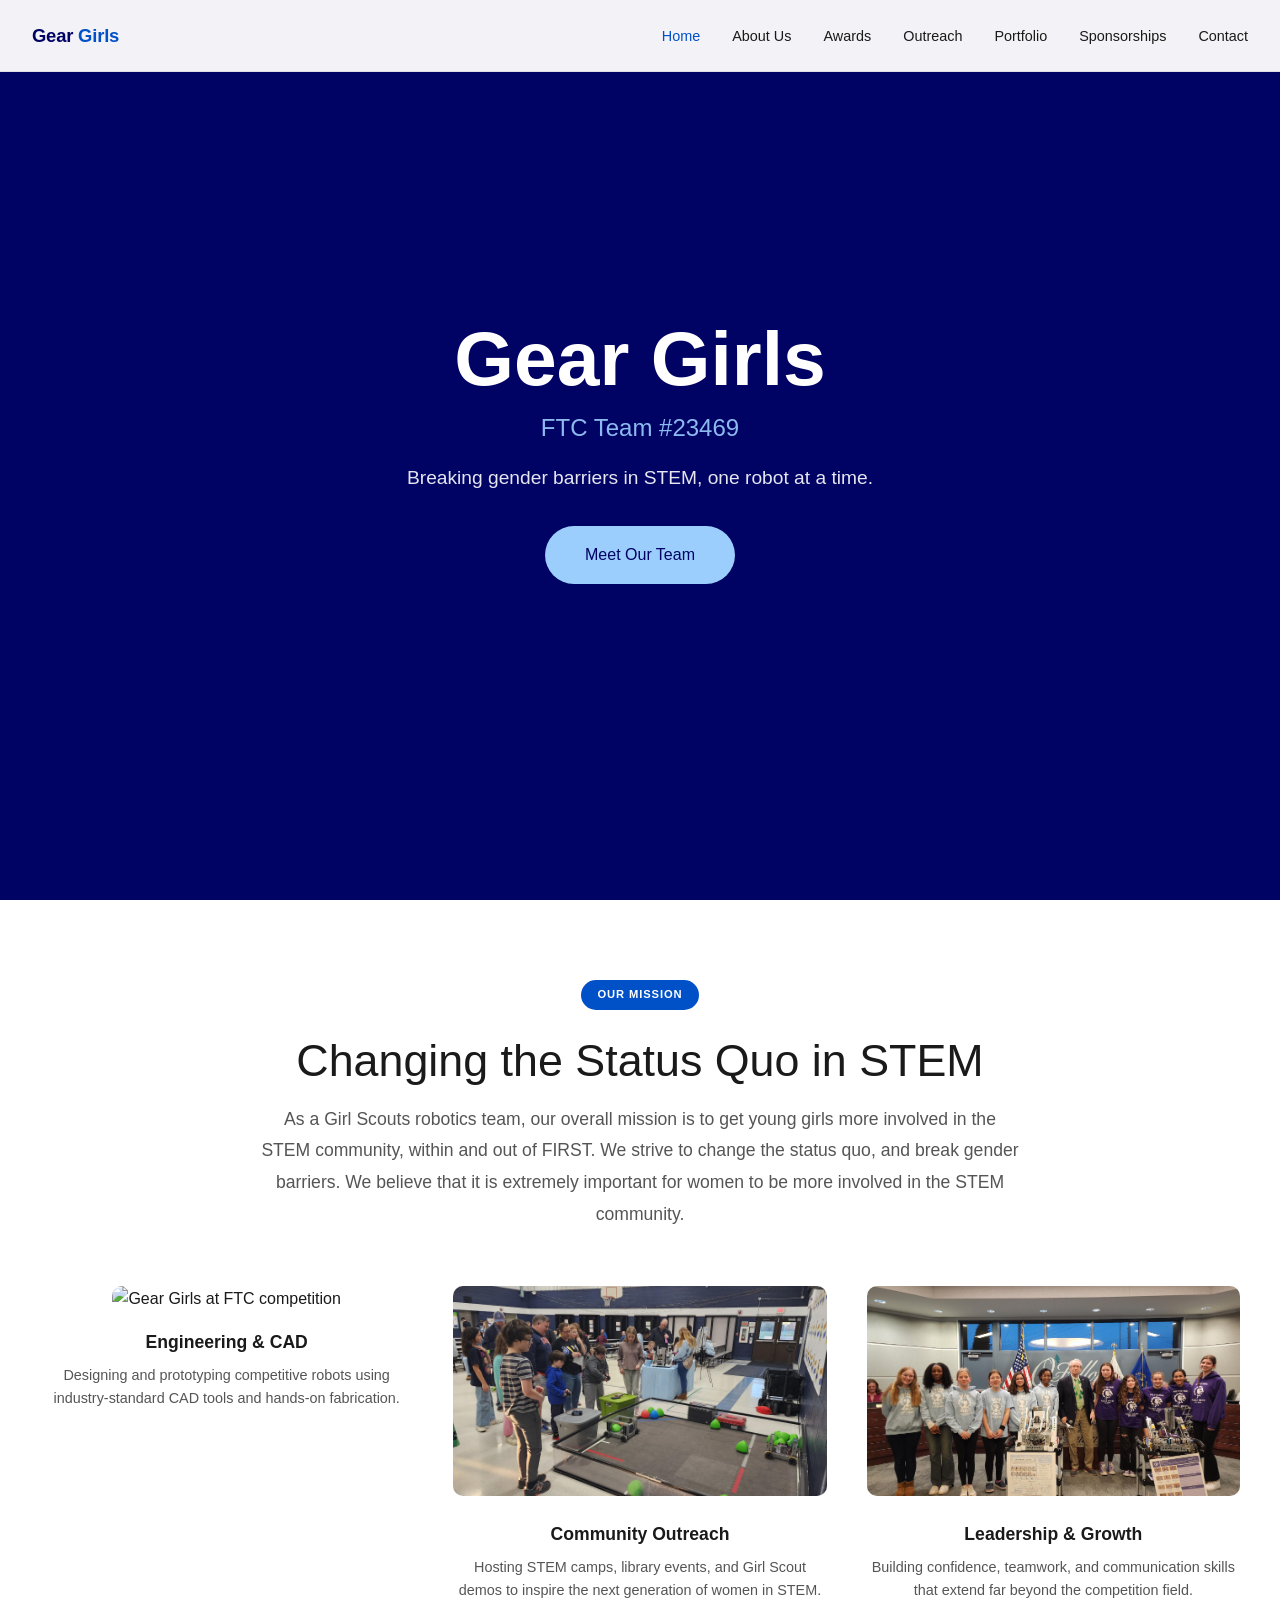
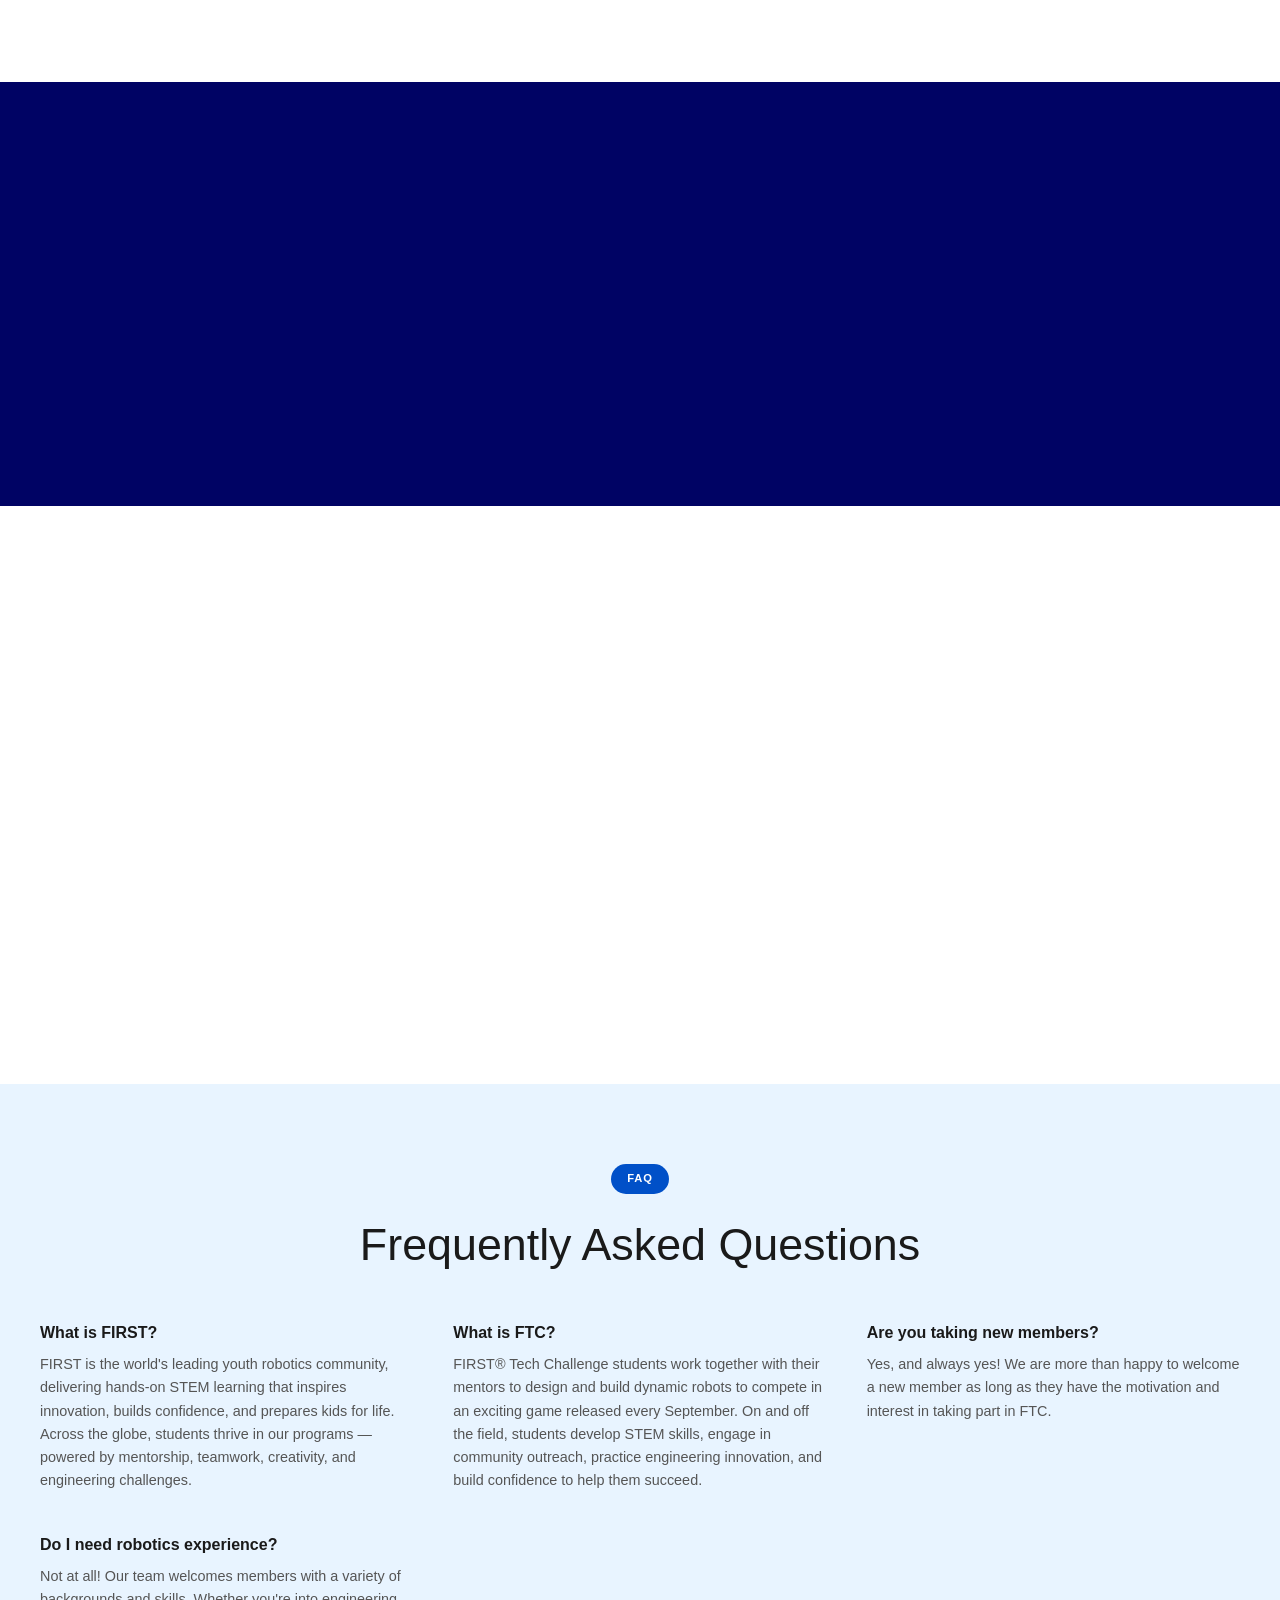
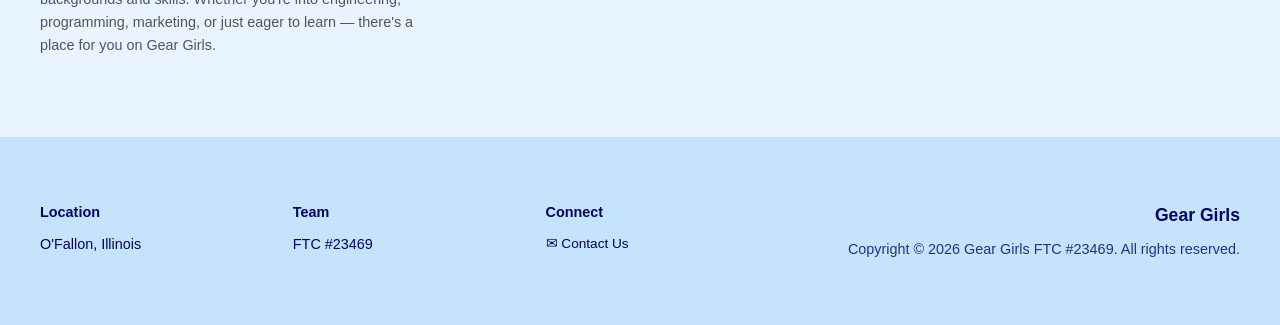
==== index.html @ 97ef49f4 "Initial commit: Gear Girls FTC #23469 static site 7-page static site with team photos, awards, outre" ====
<!DOCTYPE html>
<html lang="en">
<head>
  <meta charset="UTF-8">
  <meta name="viewport" content="width=device-width, initial-scale=1.0">
  <title>Gear Girls – FTC Team #23469</title>
  <link rel="stylesheet" href="css/styles.css">
</head>
<body>

<nav>
  <a class="nav-logo" href="index.html">Gear <span>Girls</span></a>
  <ul class="nav-links">
    <li><a href="index.html" class="active">Home</a></li>
    <li><a href="about.html">About Us</a></li>
    <li><a href="awards.html">Awards</a></li>
    <li><a href="outreach.html">Outreach</a></li>
    <li><a href="portfolio.html">Portfolio</a></li>
    <li><a href="sponsorships.html">Sponsorships</a></li>
    <li><a href="contact.html">Contact</a></li>
  </ul>
  <button class="nav-hamburger" aria-label="Menu">
    <span></span><span></span><span></span>
  </button>
</nav>

<!-- HERO -->
<div class="hero">
  <div class="hero-bg" style="background-image: url('images/DSC_0004.JPG'); background-position: center top;"></div>
  <div class="hero-overlay"></div>
  <div class="hero-content">
    <h1>Gear Girls</h1>
    <h2>FTC Team #23469</h2>
    <p>Breaking gender barriers in STEM, one robot at a time.</p>
    <a href="about.html" class="btn btn-blue">Meet Our Team</a>
  </div>
</div>

<!-- MISSION -->
<section class="bg-white">
  <div class="container">
    <div class="fade-in text-center" style="max-width:760px; margin:0 auto;">
      <span class="section-tag">Our Mission</span>
      <h2 class="section-title">Changing the Status Quo in STEM</h2>
      <p style="color:var(--text-faded); font-size:1.1rem; line-height:1.8;">As a Girl Scouts robotics team, our overall mission is to get young girls more involved in the STEM community, within and out of FIRST. We strive to change the status quo, and break gender barriers. We believe that it is extremely important for women to be more involved in the STEM community.</p>
    </div>
    <div class="features-row fade-in" style="margin-top:3.5rem;">
      <div class="feature-item text-center">
        <img src="images/Outreach/Competition Photo.jpg" alt="Gear Girls at FTC competition">
        <h3>Engineering & CAD</h3>
        <p>Designing and prototyping competitive robots using industry-standard CAD tools and hands-on fabrication.</p>
      </div>
      <div class="feature-item text-center">
        <img src="images/Outreach/Outreach_Hinchcliffe Elementary School.png" alt="Robot demo at elementary school STEM night">
        <h3>Community Outreach</h3>
        <p>Hosting STEM camps, library events, and Girl Scout demos to inspire the next generation of women in STEM.</p>
      </div>
      <div class="feature-item text-center">
        <img src="images/Outreach/Outreach_Meeting with Ofallon City Hall.png" alt="Presenting to O'Fallon City Council">
        <h3>Leadership & Growth</h3>
        <p>Building confidence, teamwork, and communication skills that extend far beyond the competition field.</p>
      </div>
    </div>
  </div>
</section>

<!-- IMPACT STATS -->
<section style="background: var(--brand-dark); color: white;">
  <div class="container fade-in text-center">
    <span class="section-tag" style="background: var(--brand-mid); color: var(--brand-dark);">Our Impact</span>
    <h2 class="section-title" style="color: white;">The Numbers Behind Our Work</h2>
    <div class="stats-row" style="margin-top:2.5rem;">
      <div>
        <div class="stat-num" style="color: var(--brand-mid);">1,900+</div>
        <div class="stat-label" style="color: rgba(255,255,255,0.7);">People Reached</div>
      </div>
      <div>
        <div class="stat-num" style="color: var(--brand-mid);">649+</div>
        <div class="stat-label" style="color: rgba(255,255,255,0.7);">Total Hours</div>
      </div>
      <div>
        <div class="stat-num" style="color: var(--brand-mid);">7</div>
        <div class="stat-label" style="color: rgba(255,255,255,0.7);">Years in FIRST</div>
      </div>
    </div>
  </div>
</section>

<!-- GOALS & SEASON -->
<section class="bg-white">
  <div class="container">
    <div class="fade-in text-center">
      <span class="section-tag">This Season</span>
      <h2 class="section-title">Team Goals & Contributions</h2>
      <p class="section-subtitle">To get this season started, we set ambitious goals to work toward while continuing to give back to our community.</p>
    </div>
    <div class="cards-grid fade-in" style="margin-top:2rem;">
      <div class="card">
        <div class="card-name">Robot Development</div>
        <p class="card-bio" style="margin-top:0.5rem;">Create a functional robot for Meets 1 and 2, then deliver an improved, competition-ready robot for Meet 3 and the qualifier — driven by CAD prototyping and continuous iteration.</p>
      </div>
      <div class="card">
        <div class="card-name">Documentation</div>
        <p class="card-bio" style="margin-top:0.5rem;">Build a strong portfolio and engineering notebook that documents our design process, decisions, and lessons learned throughout the season.</p>
      </div>
      <div class="card">
        <div class="card-name">Community</div>
        <p class="card-bio" style="margin-top:0.5rem;">Continue FLL mentoring, STEM club at the library, and Girl Scout STEM camp participation — giving back the inspiration we've received from others.</p>
      </div>
    </div>
  </div>
</section>

<!-- FAQ -->
<section style="background: var(--brand-pale);">
  <div class="container">
    <div class="fade-in text-center">
      <span class="section-tag">FAQ</span>
      <h2 class="section-title">Frequently Asked Questions</h2>
    </div>
    <div class="faq-grid fade-in">
      <div class="faq-item">
        <h3>What is FIRST?</h3>
        <p>FIRST is the world's leading youth robotics community, delivering hands-on STEM learning that inspires innovation, builds confidence, and prepares kids for life. Across the globe, students thrive in our programs — powered by mentorship, teamwork, creativity, and engineering challenges.</p>
      </div>
      <div class="faq-item">
        <h3>What is FTC?</h3>
        <p>FIRST® Tech Challenge students work together with their mentors to design and build dynamic robots to compete in an exciting game released every September. On and off the field, students develop STEM skills, engage in community outreach, practice engineering innovation, and build confidence to help them succeed.</p>
      </div>
      <div class="faq-item">
        <h3>Are you taking new members?</h3>
        <p>Yes, and always yes! We are more than happy to welcome a new member as long as they have the motivation and interest in taking part in FTC.</p>
      </div>
      <div class="faq-item">
        <h3>Do I need robotics experience?</h3>
        <p>Not at all! Our team welcomes members with a variety of backgrounds and skills. Whether you're into engineering, programming, marketing, or just eager to learn — there's a place for you on Gear Girls.</p>
      </div>
    </div>
  </div>
</section>

<footer>
  <div class="footer-inner">
    <div class="footer-col">
      <h4>Location</h4>
      <p>O'Fallon, Illinois</p>
    </div>
    <div class="footer-col">
      <h4>Team</h4>
      <p>FTC #23469</p>
    </div>
    <div class="footer-col">
      <h4>Connect</h4>
      <div class="social-links">
        <a href="contact.html">✉ Contact Us</a>
      </div>
    </div>
    <div class="footer-col footer-right">
      <div class="footer-brand">Gear Girls</div>
      <p class="footer-copy">Copyright © 2026 Gear Girls FTC #23469. All rights reserved.</p>
    </div>
  </div>
</footer>

<script src="js/main.js"></script>
</body>
</html>
---- css/styles.css ----
:root {
  --brand-dark: #000364;
  --brand-primary: #0050c8;
  --brand-mid: #9ccefd;
  --brand-light: #c5e3fc;
  --brand-pale: #e8f4ff;
  --gray-light: #f7f7f7;
  --gray-bg: #f1f1f1;
  --text-dark: #1a1a1a;
  --text-faded: #555;
  --white: #ffffff;
  --nav-height: 72px;
}

* { box-sizing: border-box; margin: 0; padding: 0; }
html { scroll-behavior: smooth; }
body { font-family: -apple-system, BlinkMacSystemFont, "Segoe UI", Roboto, sans-serif; color: var(--text-dark); line-height: 1.6; }

/* ── NAV ── */
nav {
  position: fixed; top: 0; left: 0; right: 0;
  height: var(--nav-height);
  background: rgba(255,255,255,0.95);
  backdrop-filter: blur(8px);
  display: flex; align-items: center; justify-content: space-between;
  padding: 0 2rem; z-index: 100;
  border-bottom: 1px solid rgba(0,0,0,0.08);
}
.nav-logo { font-size: 1.15rem; font-weight: 700; color: var(--brand-dark); text-decoration: none; letter-spacing: -0.01em; }
.nav-logo span { color: var(--brand-primary); }
.nav-links { display: flex; gap: 2rem; list-style: none; }
.nav-links a { text-decoration: none; color: var(--text-dark); font-size: 0.9rem; font-weight: 500; transition: color 0.2s; }
.nav-links a:hover, .nav-links a.active { color: var(--brand-primary); }
.nav-hamburger { display: none; flex-direction: column; gap: 5px; cursor: pointer; background: none; border: none; padding: 4px; }
.nav-hamburger span { display: block; width: 24px; height: 2px; background: var(--text-dark); transition: all 0.3s; }

/* ── HERO ── */
.hero { min-height: 100vh; position: relative; display: flex; align-items: center; justify-content: center; overflow: hidden; }
.hero-bg { position: absolute; inset: 0; background-size: cover; background-position: center; background-color: var(--brand-dark); }
.hero-overlay { position: absolute; inset: 0; background: rgba(0, 3, 100, 0.65); }
.hero-content { position: relative; z-index: 1; text-align: center; color: white; padding: 2rem; max-width: 800px; }
.hero-content h1 { font-size: clamp(2.5rem, 6vw, 5rem); font-weight: 700; line-height: 1.1; margin-bottom: 0.5rem; }
.hero-content h2 { font-size: 1.5rem; font-weight: 400; margin-bottom: 1rem; opacity: 0.9; color: var(--brand-mid); }
.hero-content p { font-size: 1.2rem; margin-bottom: 2rem; opacity: 0.9; }

/* ── BUTTONS ── */
.btn { display: inline-block; padding: 16px 40px; border-radius: 100px; font-weight: 500; font-size: 1rem; text-decoration: none; transition: opacity 0.2s, transform 0.2s; cursor: pointer; border: none; }
.btn:hover { opacity: 0.85; transform: translateY(-1px); }
.btn-blue { background: var(--brand-mid); color: var(--brand-dark); }
.btn-dark { background: var(--brand-dark); color: white; }
.btn-outline { background: transparent; border: 2px solid var(--brand-dark); color: var(--brand-dark); }

/* ── SECTIONS ── */
section { padding: 5rem 2rem; }
.container { max-width: 1200px; margin: 0 auto; }
.section-tag { display: inline-block; background: var(--brand-primary); color: white; font-size: 0.7rem; font-weight: 600; text-transform: uppercase; letter-spacing: 0.08em; padding: 6px 16px; border-radius: 100px; margin-bottom: 1.5rem; }
.section-title { font-size: clamp(1.8rem, 4vw, 2.8rem); font-weight: 500; color: var(--text-dark); margin-bottom: 1rem; line-height: 1.2; }
.section-subtitle { font-size: 1.05rem; color: var(--text-faded); max-width: 600px; margin: 0 auto 3rem; }
.text-center { text-align: center; }

/* ── CARDS ── */
.cards-grid { display: grid; grid-template-columns: repeat(auto-fit, minmax(280px, 1fr)); gap: 1.5rem; }
.card { background: var(--brand-pale); border-radius: 16px; padding: 2rem; transition: transform 0.2s; }
.card:hover { transform: translateY(-3px); }
.card-gray { background: var(--gray-light); }
.card img { width: 100%; aspect-ratio: 4/3; object-fit: cover; border-radius: 8px; margin-bottom: 1.2rem; }
.card-name { font-size: 1.2rem; font-weight: 700; color: var(--brand-primary); margin-bottom: 0.25rem; }
.card-role { font-size: 0.9rem; font-weight: 500; color: var(--text-dark); margin-bottom: 0.5rem; }
.card-bio { font-size: 0.875rem; color: var(--text-faded); }

/* ── TEAM GRID ── */
.team-grid { display: grid; grid-template-columns: repeat(auto-fit, minmax(220px, 1fr)); gap: 1.5rem; }

/* ── FEATURES ROW ── */
.features-row { display: grid; grid-template-columns: repeat(auto-fit, minmax(240px, 1fr)); gap: 2.5rem; margin-top: 3rem; }
.feature-item h3 { font-size: 1.1rem; font-weight: 600; margin-bottom: 0.5rem; }
.feature-item p { font-size: 0.9rem; color: var(--text-faded); }
.feature-item img { width: 100%; aspect-ratio: 16/9; object-fit: cover; border-radius: 10px; margin-bottom: 1rem; }
.feature-placeholder { width: 100%; aspect-ratio: 16/9; background: var(--brand-light); border-radius: 10px; margin-bottom: 1rem; display: flex; align-items: center; justify-content: center; color: var(--brand-primary); font-weight: 600; font-size: 0.85rem; }

/* ── STATS ── */
.stats-row { display: grid; grid-template-columns: repeat(3, 1fr); gap: 2rem; text-align: center; margin-top: 3rem; }
.stat-num { font-size: clamp(2rem, 5vw, 3.5rem); font-weight: 700; color: var(--brand-primary); }
.stat-label { font-size: 0.9rem; color: var(--text-faded); margin-top: 0.25rem; }

/* ── FAQ ── */
.faq-grid { display: grid; grid-template-columns: repeat(auto-fit, minmax(280px, 1fr)); gap: 2.5rem; margin-top: 3rem; }
.faq-item h3 { font-size: 1rem; font-weight: 600; margin-bottom: 0.5rem; }
.faq-item p { font-size: 0.9rem; color: var(--text-faded); }

/* ── FOOTER ── */
footer { background: var(--brand-light); padding: 4rem 2rem; }
.footer-inner { max-width: 1200px; margin: 0 auto; display: grid; grid-template-columns: 1fr 1fr 1fr 2fr; gap: 2rem; align-items: start; }
.footer-col h4 { font-size: 0.9rem; font-weight: 600; color: var(--brand-dark); margin-bottom: 0.5rem; }
.footer-col p, .footer-col a { font-size: 0.9rem; color: var(--brand-dark); text-decoration: none; }
.social-links { display: flex; gap: 1rem; flex-wrap: wrap; margin-top: 0.5rem; }
.social-links a { color: var(--brand-dark); font-size: 0.85rem; text-decoration: none; display: flex; align-items: center; gap: 4px; transition: opacity 0.2s; }
.social-links a:hover { opacity: 0.7; }
.footer-right { text-align: right; }
.footer-brand { font-size: 1.1rem; font-weight: 700; color: var(--brand-dark); margin-bottom: 0.5rem; }
.footer-copy { font-size: 0.8rem; color: var(--brand-dark); opacity: 0.8; }

/* ── PAGE HERO ── */
.page-hero { background: var(--brand-dark); color: white; text-align: center; padding: 7rem 2rem 4rem; }
.page-hero h1 { font-size: clamp(2rem, 5vw, 3.5rem); font-weight: 700; margin-bottom: 0.75rem; }
.page-hero p { font-size: 1.1rem; opacity: 0.85; max-width: 560px; margin: 0 auto; color: var(--brand-mid); }

/* ── AWARDS ── */
.awards-grid { display: grid; grid-template-columns: repeat(auto-fill, minmax(220px, 1fr)); gap: 1.5rem; }
.award-card { background: var(--brand-pale); border-radius: 12px; padding: 1.5rem; }
.award-card.gray { background: var(--gray-light); }
.award-name { font-size: 0.95rem; font-weight: 600; margin-bottom: 0.4rem; line-height: 1.3; }
.award-event { font-size: 0.8rem; color: var(--text-faded); }
.award-season { font-size: 0.9rem; font-weight: 700; color: var(--brand-primary); margin: 2rem 0 1rem; }

/* ── CONTACT ── */
.contact-form-wrap { background: white; border-radius: 20px; padding: 2.5rem; box-shadow: 0 4px 24px rgba(0,0,0,0.08); max-width: 700px; margin: 2rem auto 0; }
.form-group { margin-bottom: 1.5rem; }
.form-group label { display: block; font-size: 0.875rem; font-weight: 500; margin-bottom: 0.4rem; }
.form-group input, .form-group textarea { width: 100%; padding: 12px 16px; border: 1px solid rgba(0,0,0,0.15); border-radius: 10px; font-size: 0.95rem; font-family: inherit; outline: none; transition: border-color 0.2s; }
.form-group input:focus, .form-group textarea:focus { border-color: var(--brand-primary); box-shadow: 0 0 0 3px rgba(0,80,200,0.1); }
.form-group textarea { resize: vertical; min-height: 120px; }
.form-success { display: none; background: #e8f5e9; color: #2e7d32; border-radius: 10px; padding: 1rem 1.5rem; margin-top: 1rem; font-weight: 500; }

/* ── SPLIT SECTIONS ── */
.split-section { display: grid; grid-template-columns: 1fr 1fr; gap: 0; align-items: center; }
.split-section .split-text { padding: 4rem; }
.split-section .split-img img { width: 100%; height: 100%; object-fit: cover; display: block; }
.split-section.reverse .split-text { order: 2; }
.split-section.reverse .split-img { order: 1; }
.rounded-tr { border-radius: 0 200px 0 0; }
.rounded-tl { border-radius: 200px 0 0 0; }
.rounded-br { border-radius: 0 0 200px 0; }

/* ── SPONSORS ── */
.sponsors-grid { display: grid; grid-template-columns: repeat(auto-fill, minmax(160px, 1fr)); gap: 1.5rem; margin-top: 2rem; }
.sponsor-card { background: var(--gray-light); border-radius: 12px; overflow: hidden; text-align: center; border: 1px solid rgba(0,0,0,0.06); display: flex; flex-direction: column; }
.sponsor-card img { width: 100%; aspect-ratio: 4/3; object-fit: cover; display: block; }
.sponsor-card span { display: block; padding: 0.75rem; font-weight: 600; font-size: 0.82rem; color: var(--text-dark); }
.sponsor-name { background: var(--gray-light); border-radius: 12px; padding: 1.25rem; text-align: center; font-weight: 600; font-size: 0.9rem; color: var(--text-dark); border: 1px solid rgba(0,0,0,0.06); }

/* ── OUTREACH LIST ── */
.outreach-grid { display: grid; grid-template-columns: repeat(auto-fit, minmax(240px, 1fr)); gap: 2rem; margin-top: 2rem; }
.outreach-col h4 { font-size: 1rem; font-weight: 700; color: var(--brand-primary); margin-bottom: 0.75rem; }
.outreach-col ul { list-style: none; }
.outreach-col ul li { font-size: 0.9rem; color: var(--text-faded); padding: 0.25rem 0; padding-left: 1rem; position: relative; }
.outreach-col ul li::before { content: '→'; position: absolute; left: 0; color: var(--brand-mid); font-size: 0.75rem; top: 4px; }

/* ── UTILITIES ── */
.bg-white { background: white; }
.bg-pale { background: var(--brand-pale); }
.bg-gray { background: var(--gray-light); }

/* ── FADE IN ── */
.fade-in { opacity: 0; transform: translateY(24px); transition: opacity 0.6s ease, transform 0.6s ease; }
.fade-in.visible { opacity: 1; transform: none; }

/* ── RESPONSIVE ── */
@media (max-width: 900px) {
  .split-section { grid-template-columns: 1fr; }
  .split-section .split-text { padding: 2.5rem 1.5rem; }
  .split-section.reverse .split-text { order: 1; }
  .split-section.reverse .split-img { order: 2; }
  .footer-inner { grid-template-columns: 1fr 1fr; }
  .footer-right { text-align: left; }
  .stats-row { grid-template-columns: 1fr; gap: 1.5rem; }
}

@media (max-width: 640px) {
  .nav-links { display: none; position: absolute; top: var(--nav-height); left: 0; right: 0; background: white; flex-direction: column; padding: 1.5rem 2rem; gap: 1.25rem; border-bottom: 1px solid rgba(0,0,0,0.08); box-shadow: 0 8px 24px rgba(0,0,0,0.06); }
  .nav-links.open { display: flex; }
  .nav-hamburger { display: flex; }
  .footer-inner { grid-template-columns: 1fr; }
  section { padding: 3.5rem 1.25rem; }
  .split-section .split-img { display: none; }
}
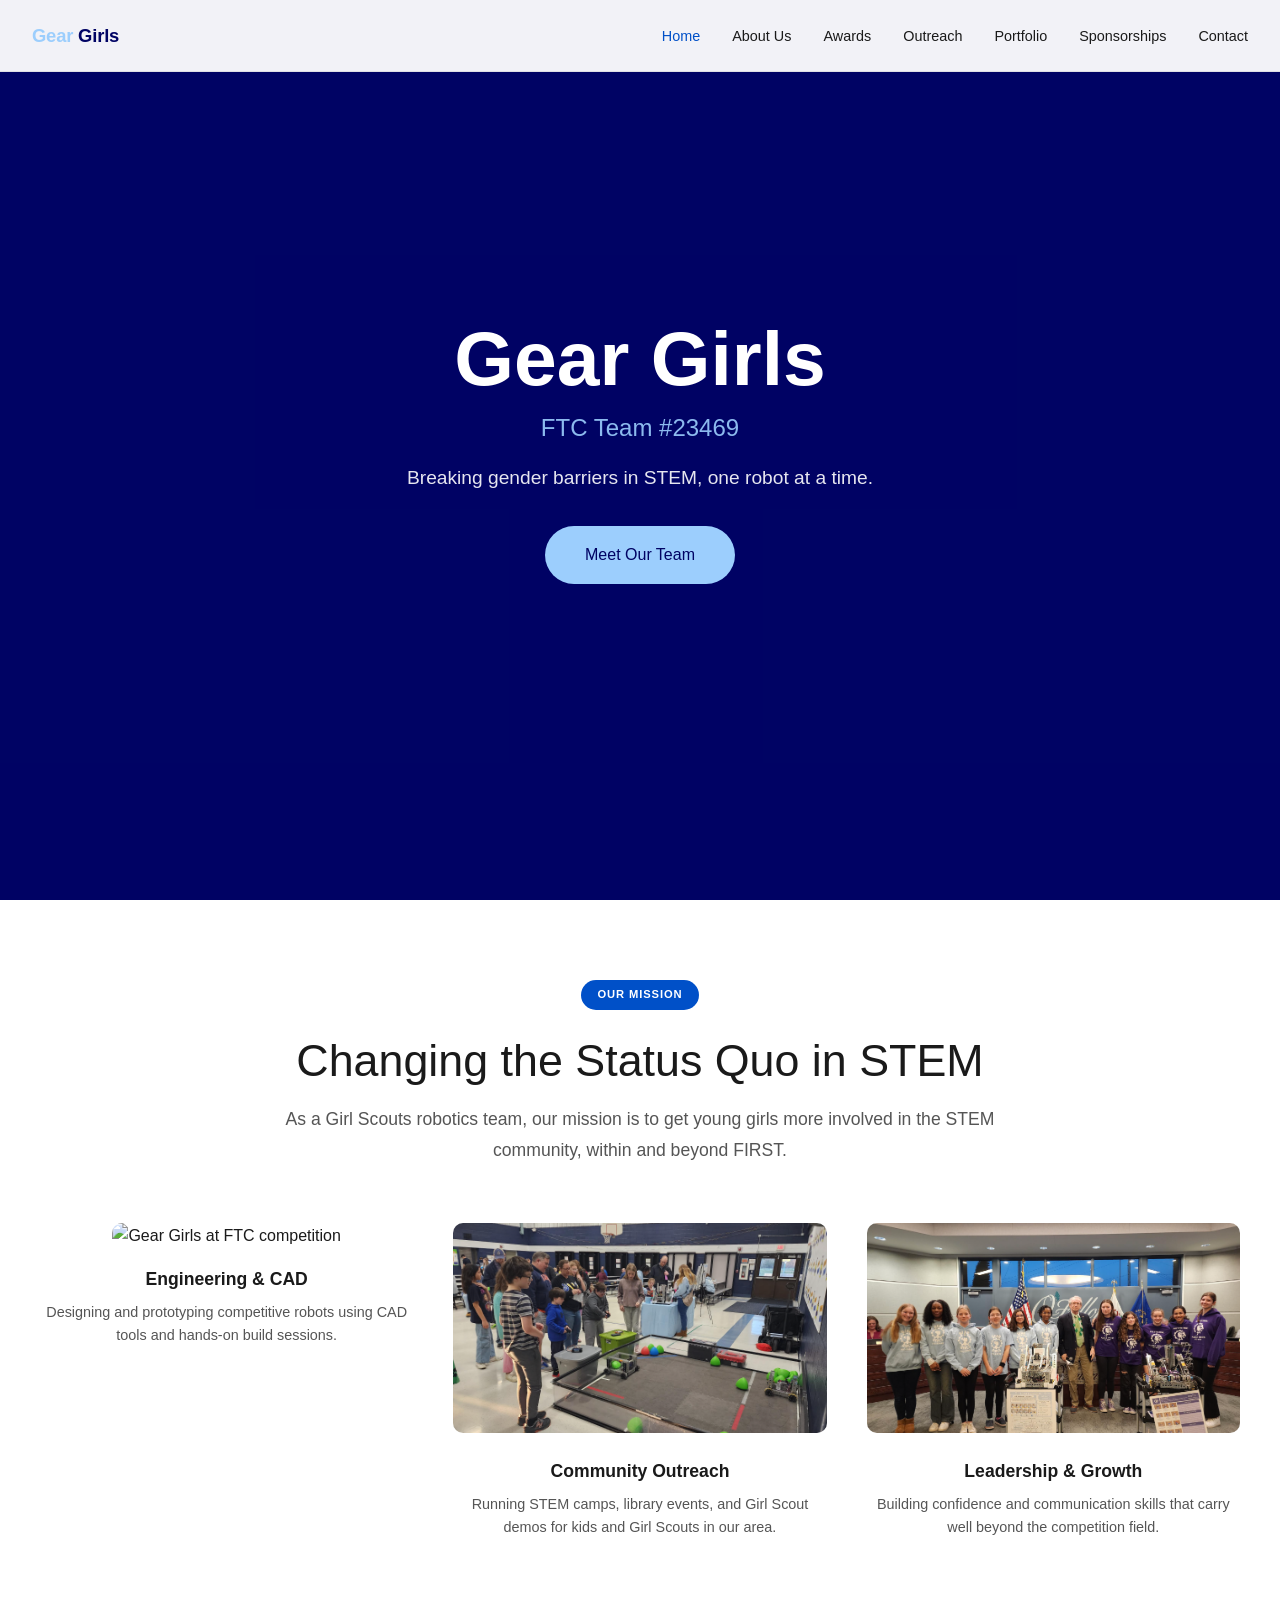
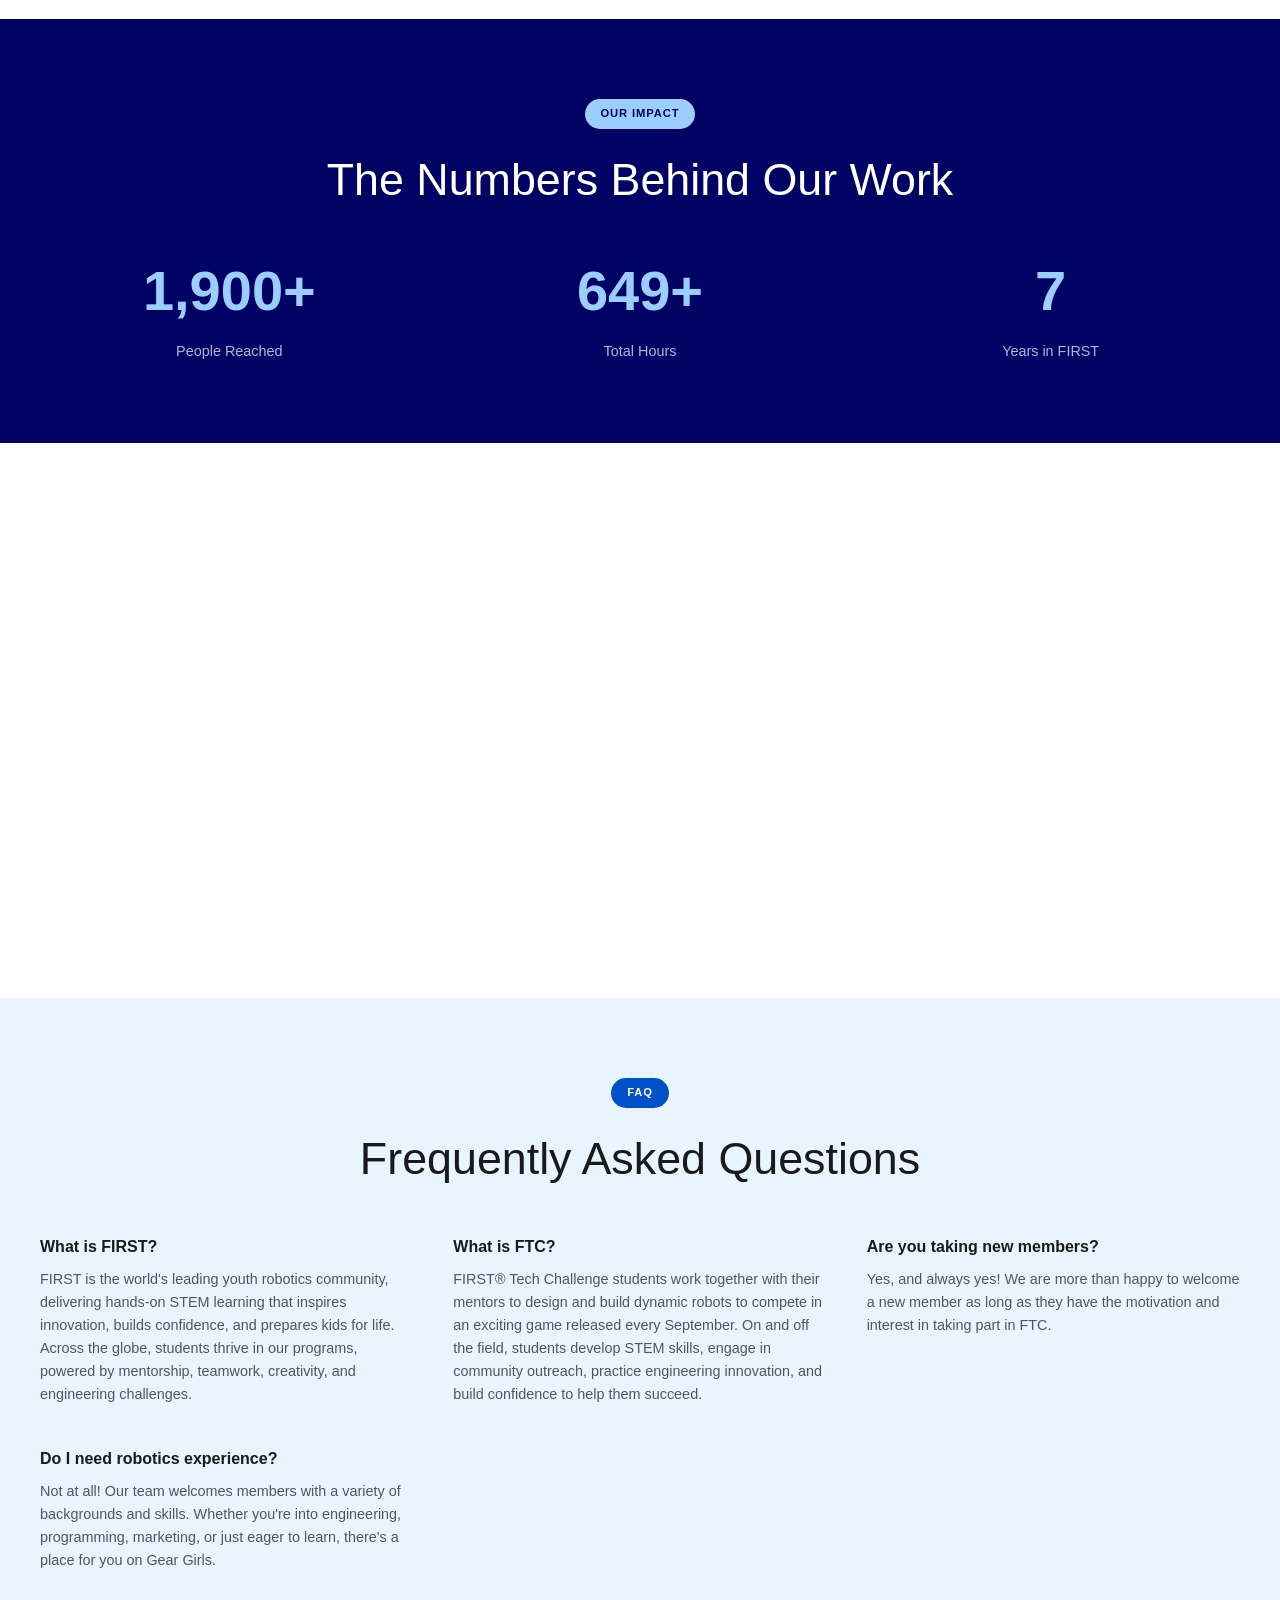
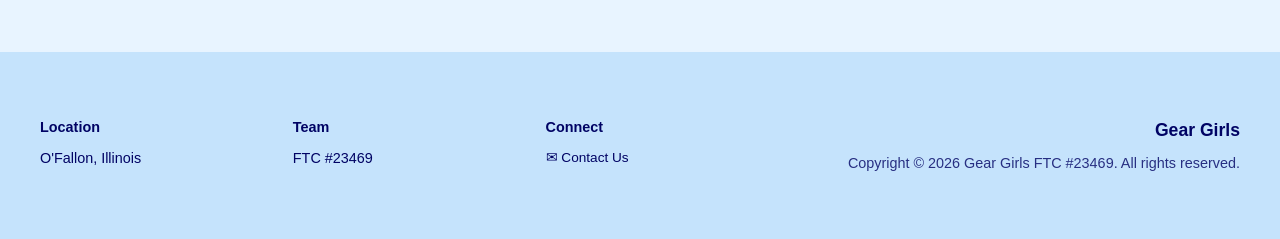
==== commit 61942c23: "Remove all em dashes and reduce AI-pattern copy across all pages Replaced every em dash in visible t" ====
--- a/index.html
+++ b/index.html
@@ -42,23 +42,23 @@
     <div class="fade-in text-center" style="max-width:760px; margin:0 auto;">
       <span class="section-tag">Our Mission</span>
       <h2 class="section-title">Changing the Status Quo in STEM</h2>
-      <p style="color:var(--text-faded); font-size:1.1rem; line-height:1.8;">As a Girl Scouts robotics team, our overall mission is to get young girls more involved in the STEM community, within and out of FIRST. We strive to change the status quo, and break gender barriers. We believe that it is extremely important for women to be more involved in the STEM community.</p>
+      <p style="color:var(--text-faded); font-size:1.1rem; line-height:1.8;">As a Girl Scouts robotics team, our mission is to get young girls more involved in the STEM community, within and beyond FIRST.</p>
     </div>
     <div class="features-row fade-in" style="margin-top:3.5rem;">
       <div class="feature-item text-center">
         <img src="images/Outreach/Competition Photo.jpg" alt="Gear Girls at FTC competition">
         <h3>Engineering & CAD</h3>
-        <p>Designing and prototyping competitive robots using industry-standard CAD tools and hands-on fabrication.</p>
+        <p>Designing and prototyping competitive robots using CAD tools and hands-on build sessions.</p>
       </div>
       <div class="feature-item text-center">
         <img src="images/Outreach/Outreach_Hinchcliffe Elementary School.png" alt="Robot demo at elementary school STEM night">
         <h3>Community Outreach</h3>
-        <p>Hosting STEM camps, library events, and Girl Scout demos to inspire the next generation of women in STEM.</p>
+        <p>Running STEM camps, library events, and Girl Scout demos for kids and Girl Scouts in our area.</p>
       </div>
       <div class="feature-item text-center">
         <img src="images/Outreach/Outreach_Meeting with Ofallon City Hall.png" alt="Presenting to O'Fallon City Council">
         <h3>Leadership & Growth</h3>
-        <p>Building confidence, teamwork, and communication skills that extend far beyond the competition field.</p>
+        <p>Building confidence and communication skills that carry well beyond the competition field.</p>
       </div>
     </div>
   </div>
@@ -97,15 +97,15 @@
     <div class="cards-grid fade-in" style="margin-top:2rem;">
       <div class="card">
         <div class="card-name">Robot Development</div>
-        <p class="card-bio" style="margin-top:0.5rem;">Create a functional robot for Meets 1 and 2, then deliver an improved, competition-ready robot for Meet 3 and the qualifier — driven by CAD prototyping and continuous iteration.</p>
+        <p class="card-bio" style="margin-top:0.5rem;">Create a functional robot for Meets 1 and 2, then deliver an improved, competition-ready robot for Meet 3 and the qualifier.</p>
       </div>
       <div class="card">
         <div class="card-name">Documentation</div>
-        <p class="card-bio" style="margin-top:0.5rem;">Build a strong portfolio and engineering notebook that documents our design process, decisions, and lessons learned throughout the season.</p>
+        <p class="card-bio" style="margin-top:0.5rem;">Build a strong portfolio and engineering notebook that documents our design process and what we learned throughout the season.</p>
       </div>
       <div class="card">
         <div class="card-name">Community</div>
-        <p class="card-bio" style="margin-top:0.5rem;">Continue FLL mentoring, STEM club at the library, and Girl Scout STEM camp participation — giving back the inspiration we've received from others.</p>
+        <p class="card-bio" style="margin-top:0.5rem;">Continue FLL mentoring, STEM club at the library, and Girl Scout STEM camp participation; paying it forward to the younger teams we now mentor.</p>
       </div>
     </div>
   </div>
@@ -121,7 +121,7 @@
     <div class="faq-grid fade-in">
       <div class="faq-item">
         <h3>What is FIRST?</h3>
-        <p>FIRST is the world's leading youth robotics community, delivering hands-on STEM learning that inspires innovation, builds confidence, and prepares kids for life. Across the globe, students thrive in our programs — powered by mentorship, teamwork, creativity, and engineering challenges.</p>
+        <p>FIRST is the world's leading youth robotics community, delivering hands-on STEM learning that inspires innovation, builds confidence, and prepares kids for life. Across the globe, students thrive in our programs, powered by mentorship, teamwork, creativity, and engineering challenges.</p>
       </div>
       <div class="faq-item">
         <h3>What is FTC?</h3>
@@ -133,7 +133,7 @@
       </div>
       <div class="faq-item">
         <h3>Do I need robotics experience?</h3>
-        <p>Not at all! Our team welcomes members with a variety of backgrounds and skills. Whether you're into engineering, programming, marketing, or just eager to learn — there's a place for you on Gear Girls.</p>
+        <p>Not at all! Our team welcomes members with a variety of backgrounds and skills. Whether you're into engineering, programming, marketing, or just eager to learn, there's a place for you on Gear Girls.</p>
       </div>
     </div>
   </div>
--- a/css/styles.css
+++ b/css/styles.css
@@ -26,8 +26,8 @@
   padding: 0 2rem; z-index: 100;
   border-bottom: 1px solid rgba(0,0,0,0.08);
 }
-.nav-logo { font-size: 1.15rem; font-weight: 700; color: var(--brand-dark); text-decoration: none; letter-spacing: -0.01em; }
-.nav-logo span { color: var(--brand-primary); }
+.nav-logo { font-size: 1.15rem; font-weight: 700; color: var(--brand-mid); text-decoration: none; letter-spacing: -0.01em; }
+.nav-logo span { color: var(--brand-dark); }
 .nav-links { display: flex; gap: 2rem; list-style: none; }
 .nav-links a { text-decoration: none; color: var(--text-dark); font-size: 0.9rem; font-weight: 500; transition: color 0.2s; }
 .nav-links a:hover, .nav-links a.active { color: var(--brand-primary); }
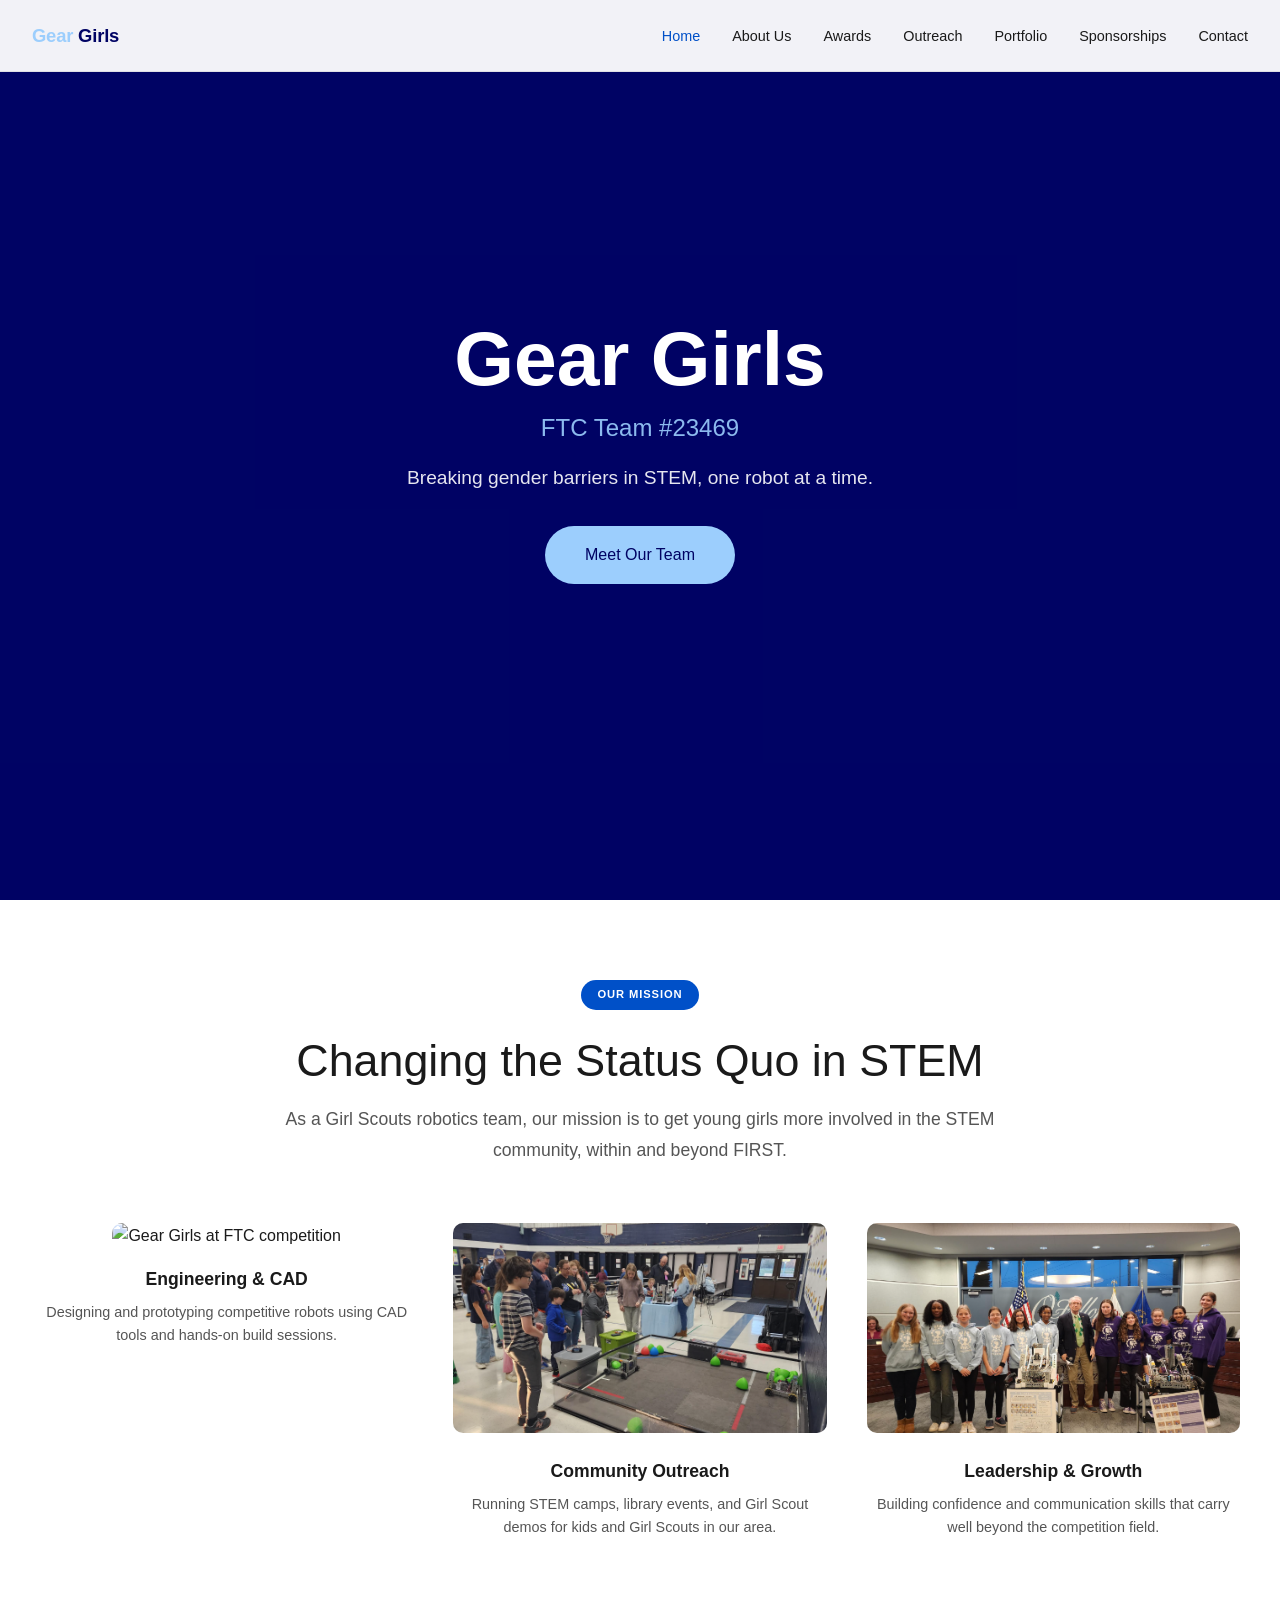
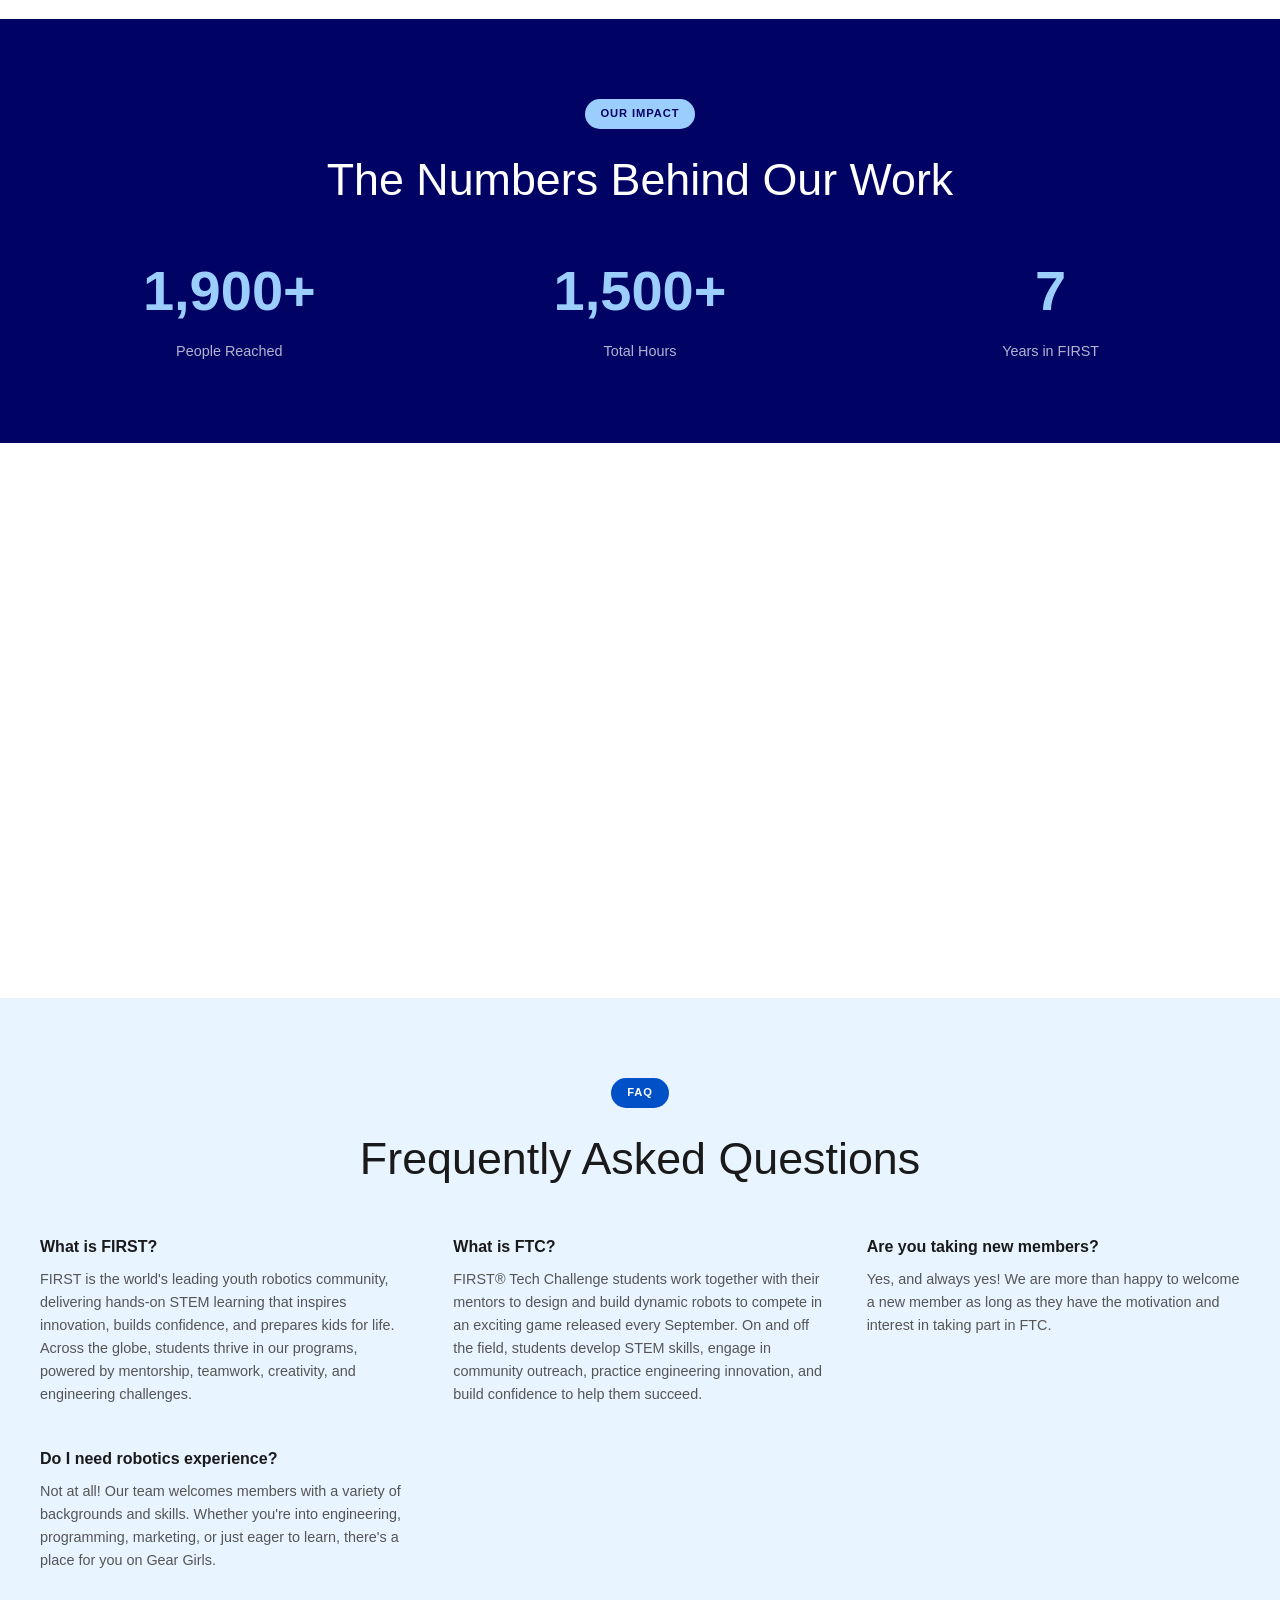
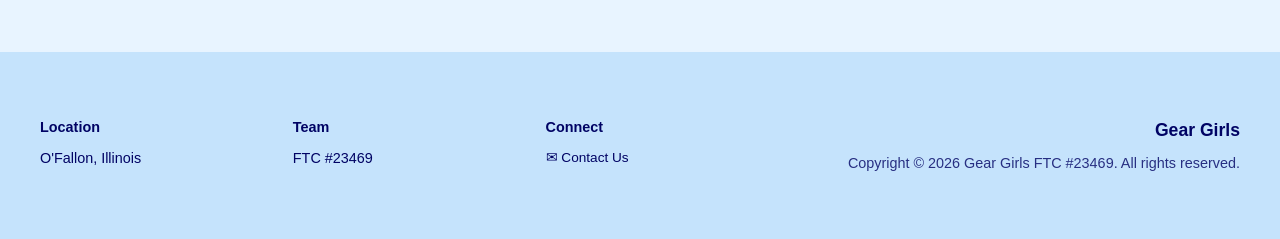
==== commit 0f5163eb: "updated outreach numbers to 1500" ====
--- a/index.html
+++ b/index.html
@@ -4,6 +4,9 @@
   <meta charset="UTF-8">
   <meta name="viewport" content="width=device-width, initial-scale=1.0">
   <title>Gear Girls – FTC Team #23469</title>
+  <link rel="icon" type="image/png" sizes="32x32" href="favicon-32.png">
+  <link rel="icon" type="image/png" sizes="192x192" href="favicon-192.png">
+  <link rel="apple-touch-icon" href="favicon-512.png">
   <link rel="stylesheet" href="css/styles.css">
 </head>
 <body>
@@ -75,7 +78,7 @@
         <div class="stat-label" style="color: rgba(255,255,255,0.7);">People Reached</div>
       </div>
       <div>
-        <div class="stat-num" style="color: var(--brand-mid);">649+</div>
+        <div class="stat-num" style="color: var(--brand-mid);">1,500+</div>
         <div class="stat-label" style="color: rgba(255,255,255,0.7);">Total Hours</div>
       </div>
       <div>
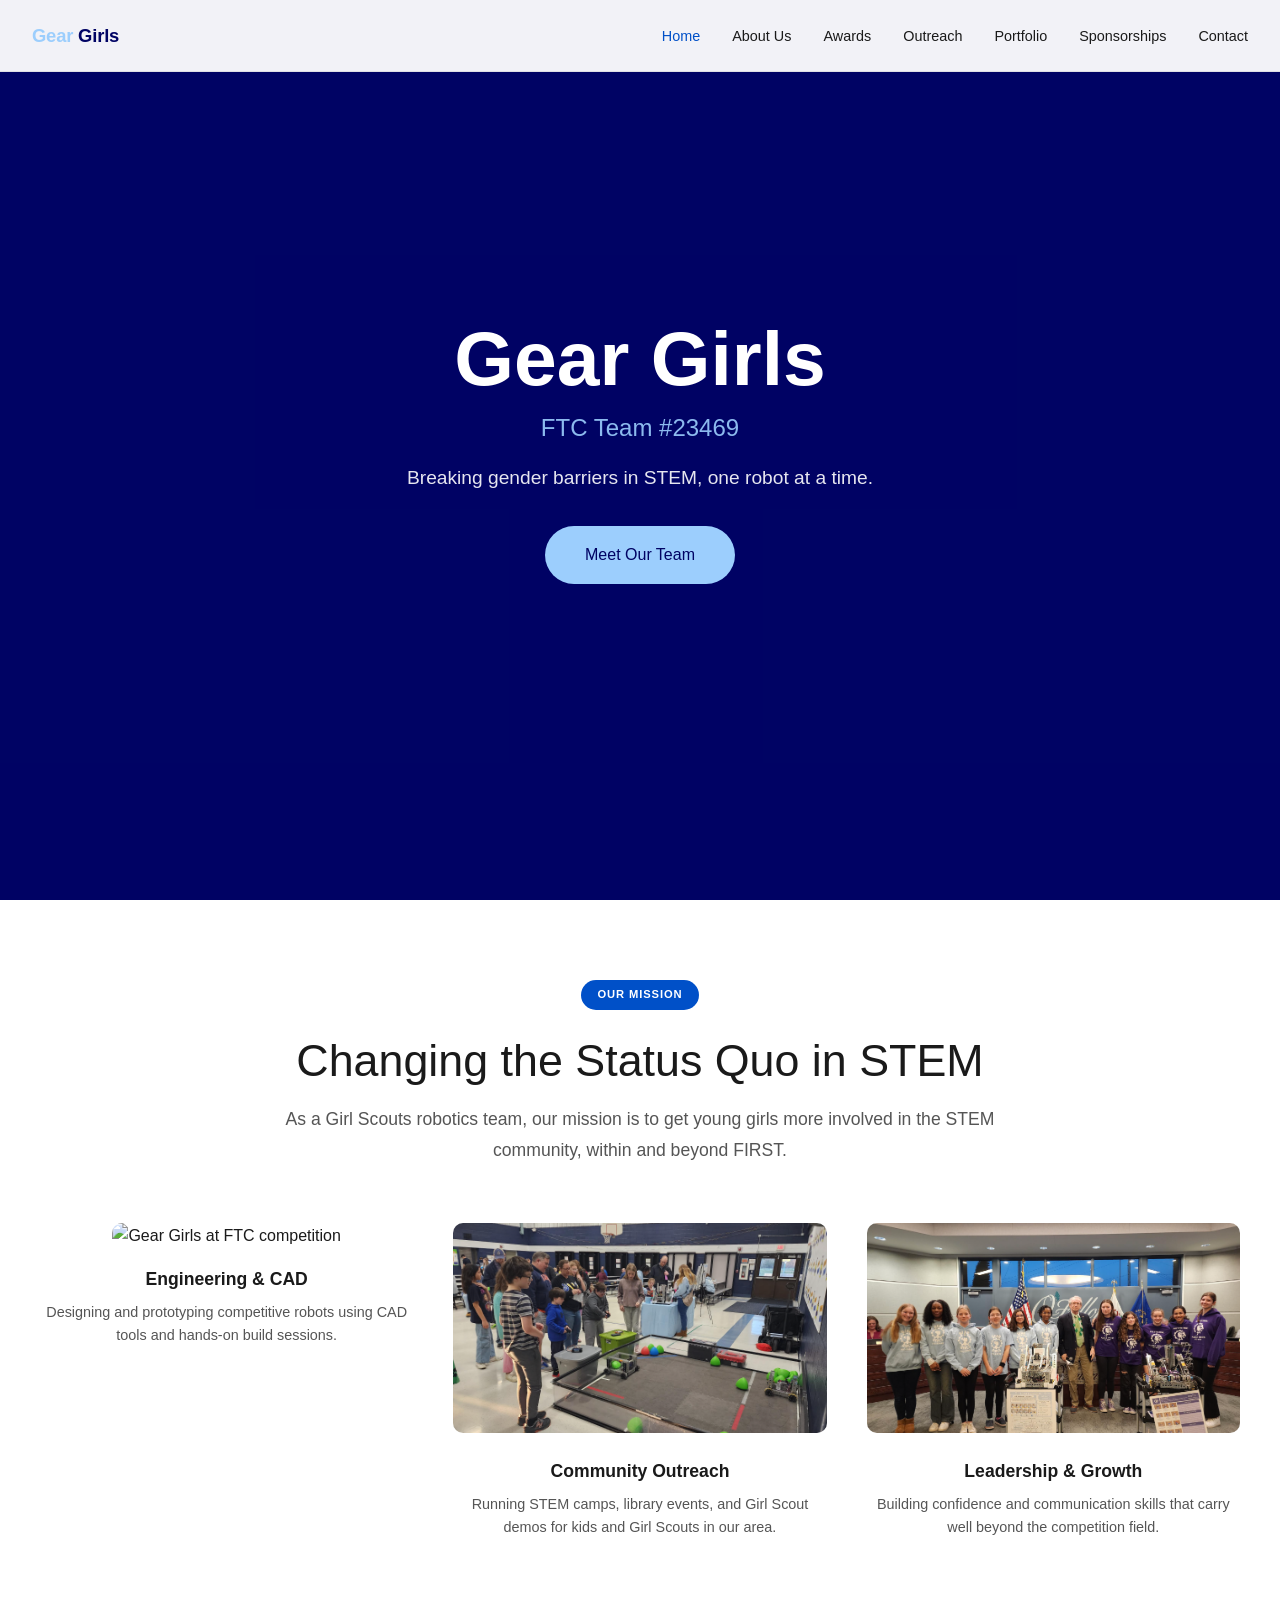
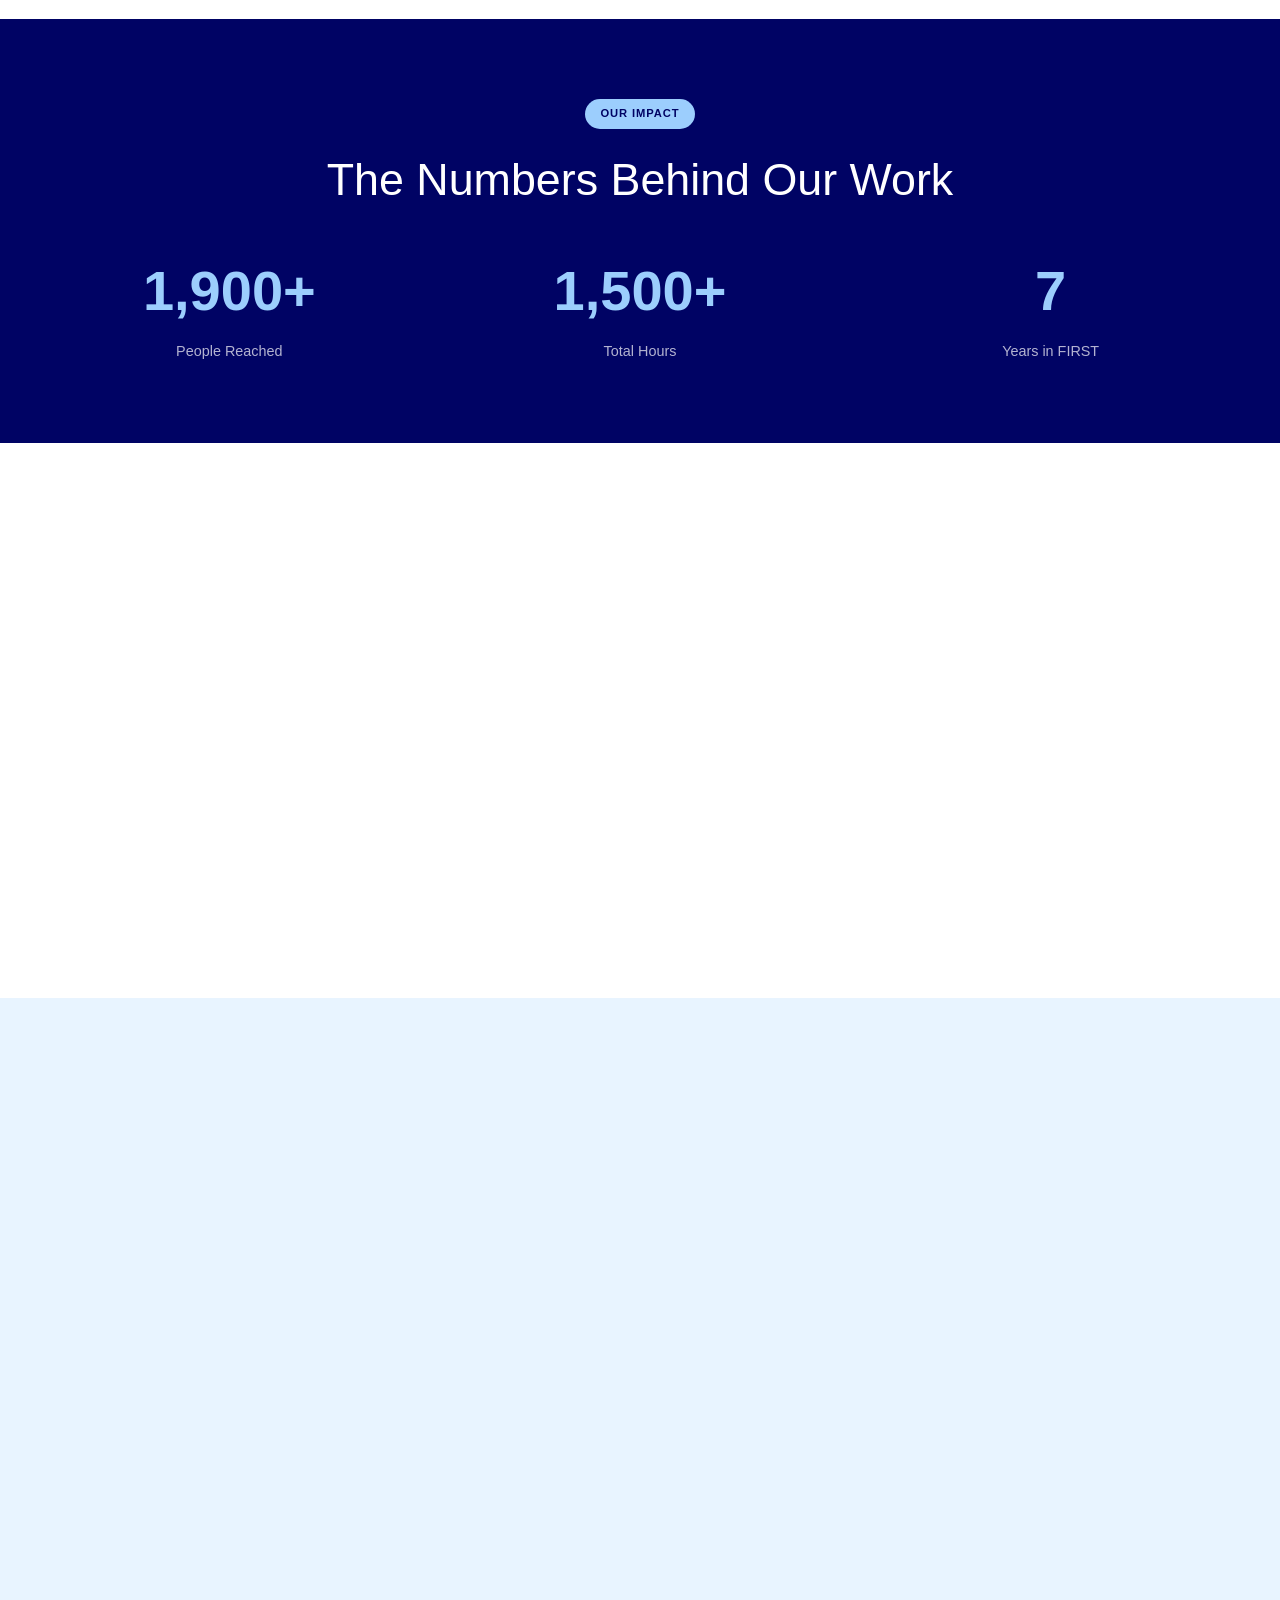
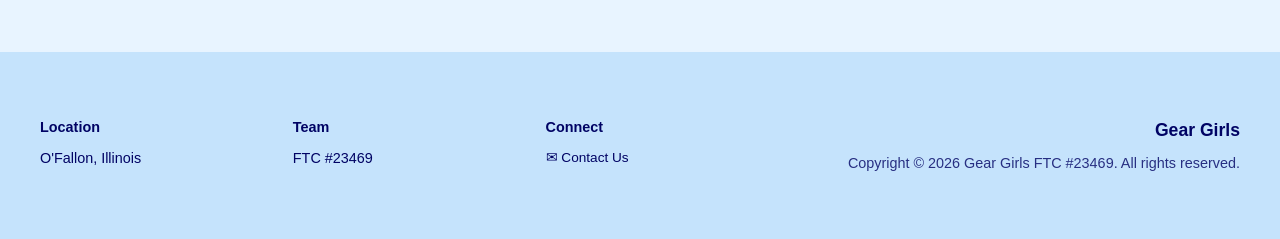
==== commit a20b7255: "Optimize images: resize DSC photos from 6-7MB to ~120KB each Resized all team/coach photos to 800px " ====
--- a/index.html
+++ b/index.html
@@ -49,17 +49,17 @@
     </div>
     <div class="features-row fade-in" style="margin-top:3.5rem;">
       <div class="feature-item text-center">
-        <img src="images/Outreach/Competition Photo.jpg" alt="Gear Girls at FTC competition">
+        <img src="images/Outreach/Competition Photo.jpg" alt="Gear Girls at FTC competition" loading="lazy">
         <h3>Engineering & CAD</h3>
         <p>Designing and prototyping competitive robots using CAD tools and hands-on build sessions.</p>
       </div>
       <div class="feature-item text-center">
-        <img src="images/Outreach/Outreach_Hinchcliffe Elementary School.png" alt="Robot demo at elementary school STEM night">
+        <img src="images/Outreach/Outreach_Hinchcliffe Elementary School.png" alt="Robot demo at elementary school STEM night" loading="lazy">
         <h3>Community Outreach</h3>
         <p>Running STEM camps, library events, and Girl Scout demos for kids and Girl Scouts in our area.</p>
       </div>
       <div class="feature-item text-center">
-        <img src="images/Outreach/Outreach_Meeting with Ofallon City Hall.png" alt="Presenting to O'Fallon City Council">
+        <img src="images/Outreach/Outreach_Meeting with Ofallon City Hall.png" alt="Presenting to O'Fallon City Council" loading="lazy">
         <h3>Leadership & Growth</h3>
         <p>Building confidence and communication skills that carry well beyond the competition field.</p>
       </div>
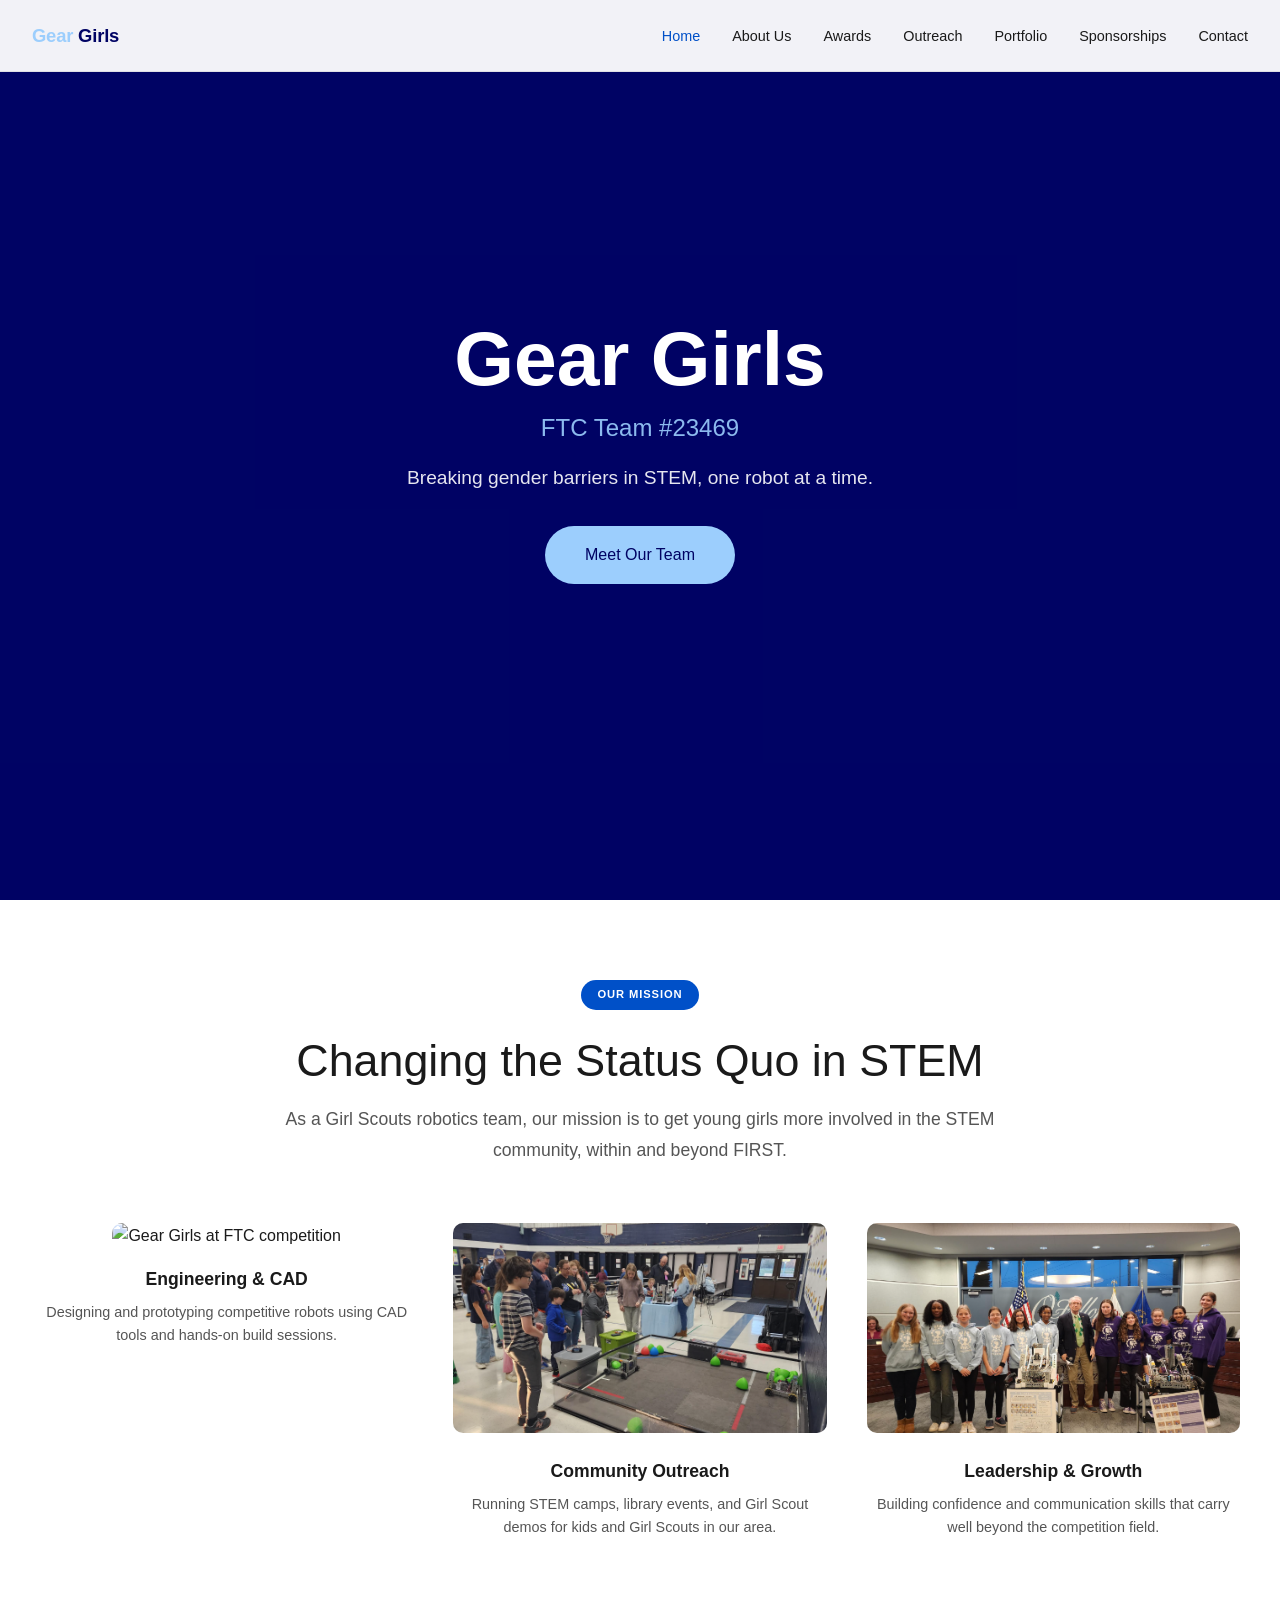
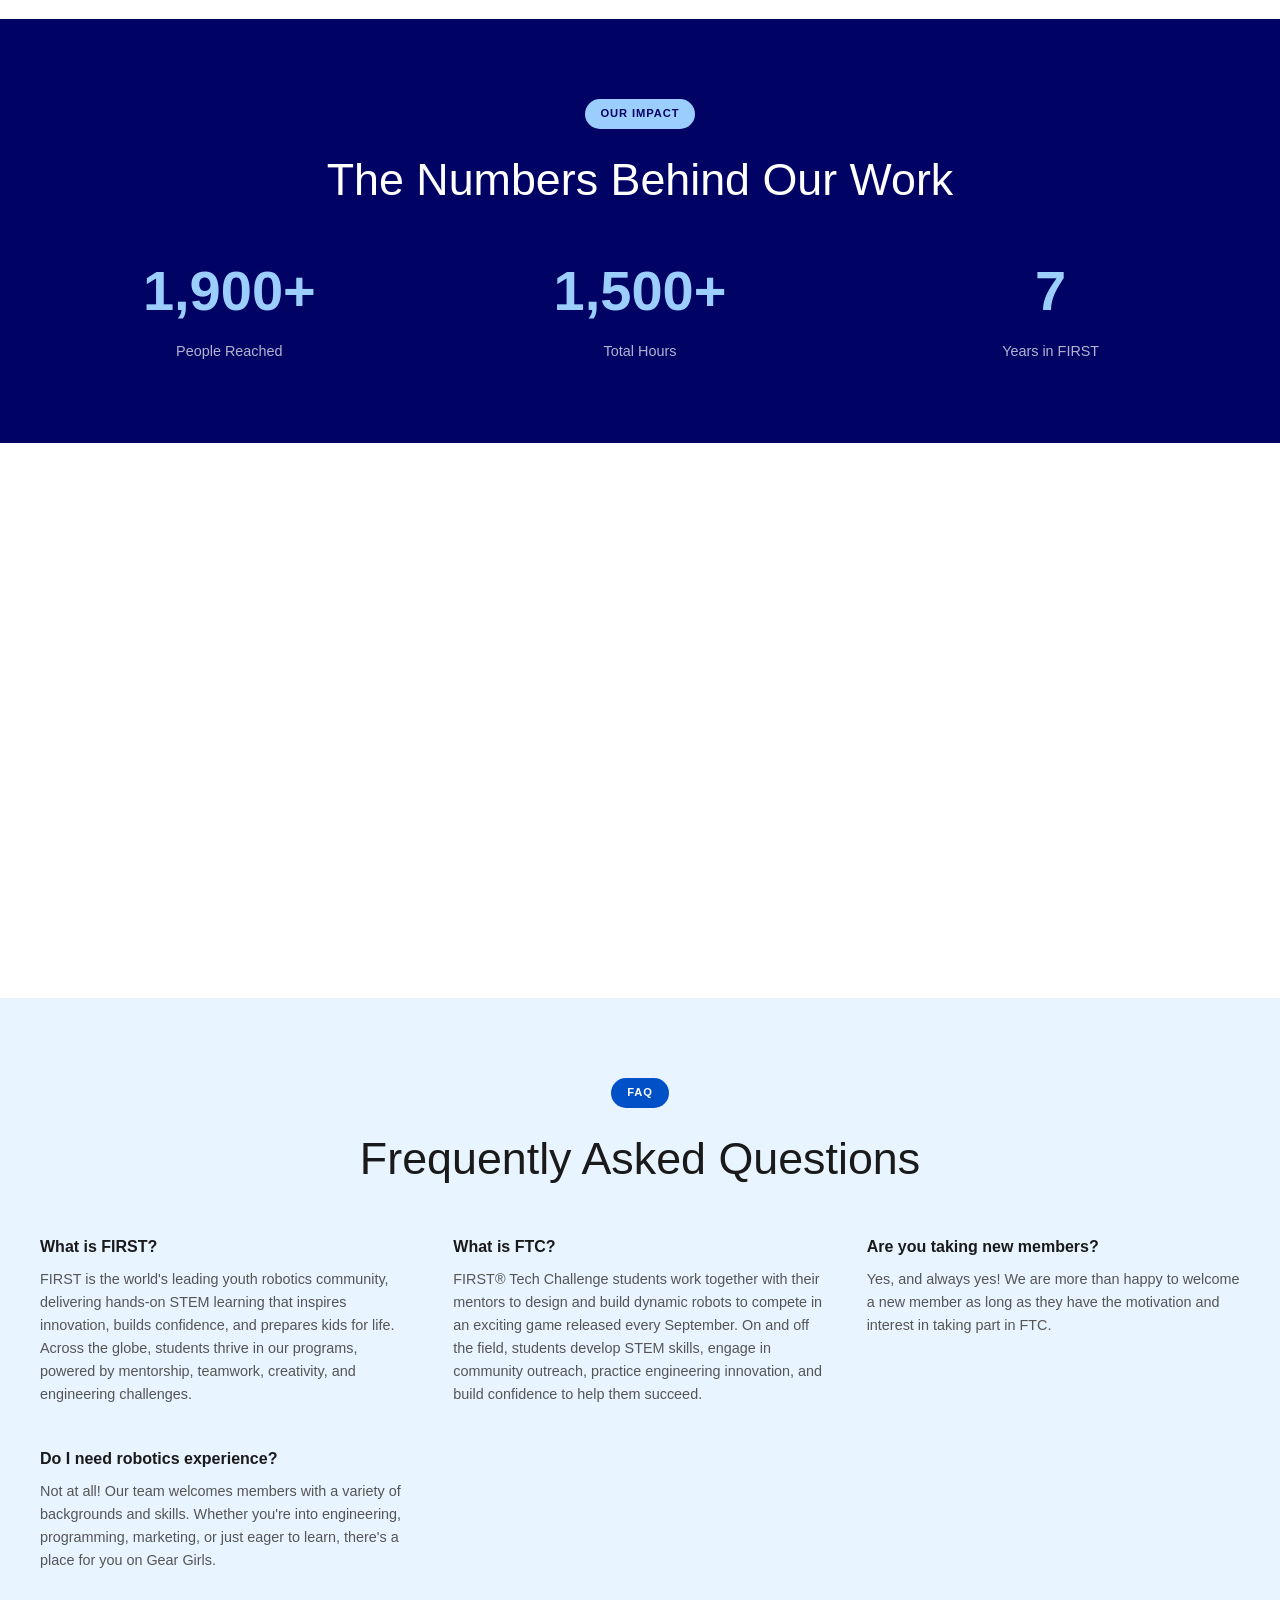
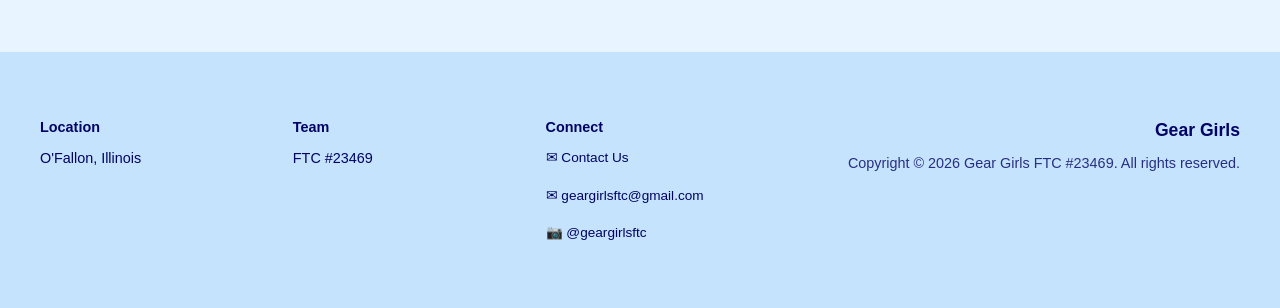
==== commit f9a02beb: "Add email and Instagram contact info Added geargirlsftc@gmail.com and @geargirlsftc Instagram to the" ====
--- a/index.html
+++ b/index.html
@@ -156,6 +156,8 @@
       <h4>Connect</h4>
       <div class="social-links">
         <a href="contact.html">✉ Contact Us</a>
+        <a href="mailto:geargirlsftc@gmail.com">✉ geargirlsftc@gmail.com</a>
+        <a href="https://www.instagram.com/geargirlsftc" target="_blank" rel="noopener">📷 @geargirlsftc</a>
       </div>
     </div>
     <div class="footer-col footer-right">
